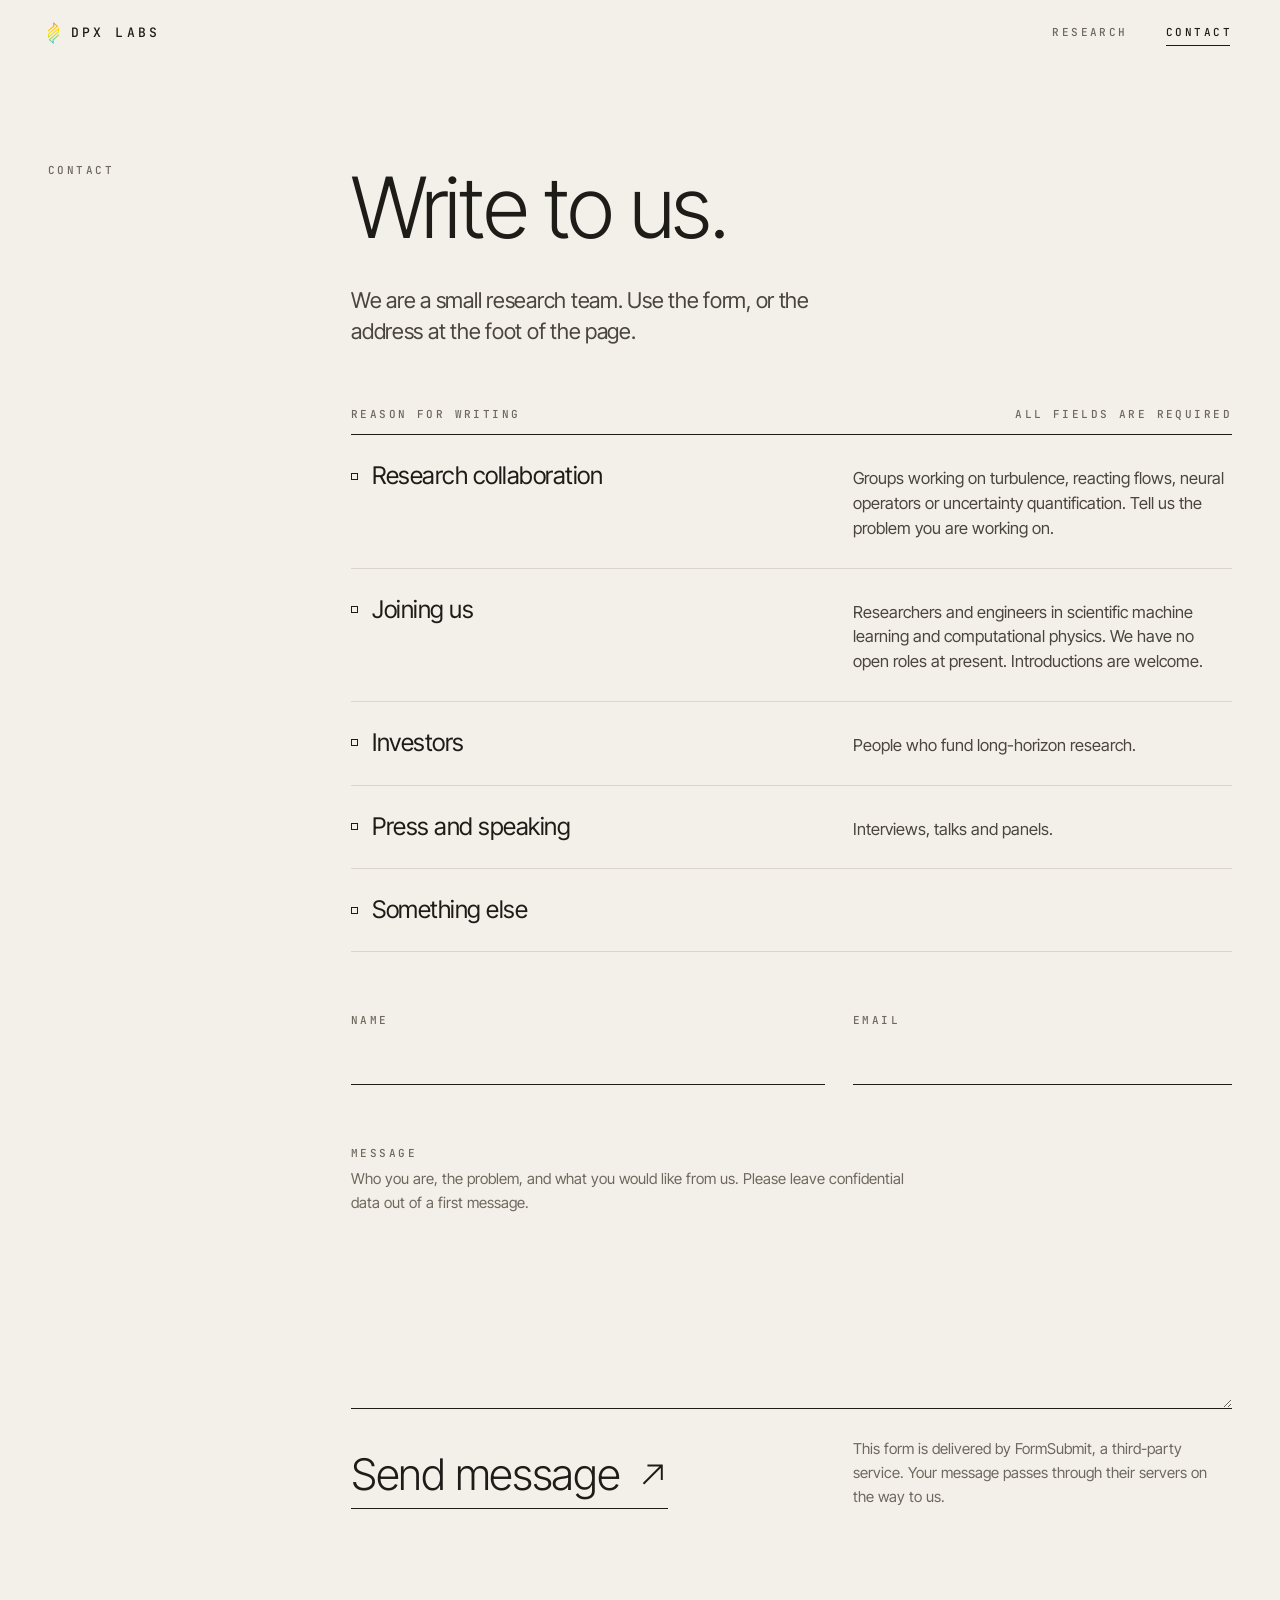
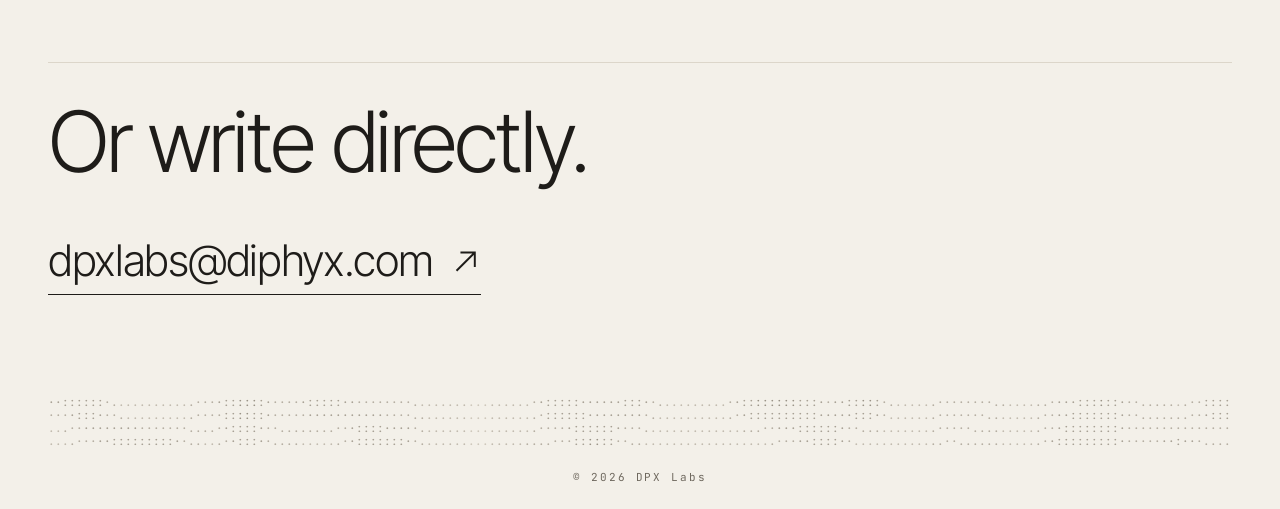
==== contact.html @ 4a2520b9 "Add Contact page with FormSubmit form New contact.html: reason-for-writing choices, name, email and " ====
<!doctype html>
<html lang="en">
<head>
  <meta charset="utf-8">
  <meta name="viewport" content="width=device-width, initial-scale=1">
  <title>Contact — DPX Labs</title>
  <meta name="description" content="Write to DPX Labs about research collaboration, joining the team, investment or press.">
  <meta name="theme-color" content="#F3F0E9">
  <meta property="og:title" content="Contact — DPX Labs">
  <meta property="og:description" content="Write to DPX Labs about research collaboration, joining the team, investment or press.">
  <meta property="og:type" content="website">
  <!-- TODO: add <link rel="canonical"> once the site's domain is settled (CNAME and PRODUCT.md disagree). -->
  <link rel="icon" href="assets/diphyx-mark.svg" type="image/svg+xml">
  <link rel="preconnect" href="https://fonts.googleapis.com">
  <link rel="preconnect" href="https://fonts.gstatic.com" crossorigin>
  <link href="https://fonts.googleapis.com/css2?family=Inter+Tight:wght@300;400;500&family=JetBrains+Mono:wght@400;500&display=swap" rel="stylesheet">
  <link rel="stylesheet" href="styles.css">
</head>
<body class="page-contact">
  <a class="skip" href="#contact-form">Skip to the form</a>

  <header class="site-header">
    <a class="brand" href="index.html" aria-label="DPX Labs, home">
      <img src="assets/diphyx-mark.svg" alt="" width="11" height="22">
      <span>DPX LABS</span>
    </a>
    <nav class="site-nav" aria-label="Primary">
      <a href="research.html">RESEARCH</a>
      <a href="contact.html" data-page aria-current="page">CONTACT</a>
    </nav>
  </header>

  <main>
    <section class="spread spread--intro" id="top" aria-labelledby="contact-page-h">
      <div class="rail"><span class="label">Contact</span></div>
      <div class="col">
        <h1 id="contact-page-h" class="display">Write to us.</h1>
        <p class="lede">We are a small research team. Use the form, or the address at the foot of the page.</p>

        <div class="form-wrap">
          <!-- Sent state. Without script it is shown by the #sent fragment that FormSubmit redirects to;
               with script, js/contact-form.js shows it after a successful send. -->
          <div class="sent" id="sent" role="status" tabindex="-1">
            <p class="status"><i aria-hidden="true"></i>Message sent</p>
            <p class="lede">Thank you. Your message is on its way to us.</p>
          </div>

          <!-- FormSubmit (formsubmit.co). The first submission sends an activation email to the inbox below;
               nothing is delivered until its link is clicked. After activation the address in `action`
               can be replaced by the alias FormSubmit sends. Change the address here and in the strip below. -->
          <form class="form" id="contact-form" action="https://formsubmit.co/dpxlabs@diphyx.com" method="POST">
            <!-- `_next` must be an absolute URL. js/contact-form.js rewrites it to the page's own address;
                 the value below is used only when scripts are off. TODO: set it to the site's real domain. -->
            <input type="hidden" name="_next" value="https://dpx.diphyx.com/contact.html#sent">
            <input type="hidden" name="_captcha" value="false">
            <input type="hidden" name="_template" value="table">
            <div class="hp" hidden aria-hidden="true">
              <label for="f-honey">Leave this field empty</label>
              <input type="text" id="f-honey" name="_honey" tabindex="-1" autocomplete="off">
            </div>

            <div class="form-head">
              <p class="minor" id="reason-label">Reason for writing</p>
              <p class="minor">All fields are required</p>
            </div>
            <!-- The chosen reason is sent as the email subject. -->
            <div class="choices" id="f-reason" role="radiogroup" aria-labelledby="reason-label" aria-required="true" aria-describedby="err-reason">
              <label class="choice">
                <input type="radio" name="_subject" value="Research collaboration" required>
                <span class="choice-name">Research collaboration</span>
                <span class="choice-desc">Groups working on turbulence, reacting flows, neural operators or uncertainty quantification. Tell us the problem you are working on.</span>
              </label>
              <label class="choice">
                <input type="radio" name="_subject" value="Introduction">
                <span class="choice-name">Joining us</span>
                <span class="choice-desc">Researchers and engineers in scientific machine learning and computational physics. We have no open roles at present. Introductions are welcome.</span>
              </label>
              <label class="choice">
                <input type="radio" name="_subject" value="Investor enquiry">
                <span class="choice-name">Investors</span>
                <span class="choice-desc">People who fund long-horizon research.</span>
              </label>
              <label class="choice">
                <input type="radio" name="_subject" value="Press or speaking request">
                <span class="choice-name">Press and speaking</span>
                <span class="choice-desc">Interviews, talks and panels.</span>
              </label>
              <label class="choice">
                <input type="radio" name="_subject" value="General enquiry">
                <span class="choice-name">Something else</span>
              </label>
            </div>
            <p class="field-error" id="err-reason"></p>

            <div class="field-row">
              <div class="field">
                <label class="minor" for="f-name">Name</label>
                <input type="text" id="f-name" name="name" autocomplete="name" required aria-describedby="err-name">
                <p class="field-error" id="err-name"></p>
              </div>
              <div class="field">
                <label class="minor" for="f-email">Email</label>
                <input type="email" id="f-email" name="email" autocomplete="email" inputmode="email" spellcheck="false" required aria-describedby="err-email">
                <p class="field-error" id="err-email"></p>
              </div>
            </div>

            <div class="field field--message">
              <label class="minor" for="f-message">Message</label>
              <p class="field-hint" id="hint-message">Who you are, the problem, and what you would like from us. Please leave confidential data out of a first message.</p>
              <textarea id="f-message" name="message" rows="6" required aria-describedby="hint-message err-message"></textarea>
              <p class="field-error" id="err-message"></p>
            </div>

            <p class="form-status" id="form-status" role="status"></p>

            <div class="send-row">
              <button class="send" type="submit">
                <span>Send message</span>
                <svg viewBox="0 0 24 24" width="24" height="24" aria-hidden="true"><path d="M5 19 19 5M8 5h11v11" fill="none" stroke="currentColor" stroke-width="1.5"/></svg>
              </button>
              <p class="form-privacy">This form is delivered by FormSubmit, a third-party service. Your message passes through their servers on the way to us.</p>
            </div>
          </form>
        </div>
      </div>
    </section>

    <section class="spread spread--contact" id="contact" aria-labelledby="contact-h">
      <div class="col">
        <h2 id="contact-h" class="display">Or write directly.</h2>
        <a class="mail" href="mailto:dpxlabs@diphyx.com">
          <span>dpxlabs@diphyx.com</span>
          <svg viewBox="0 0 24 24" width="24" height="24" aria-hidden="true"><path d="M5 19 19 5M8 5h11v11" fill="none" stroke="currentColor" stroke-width="1.5"/></svg>
        </a>
      </div>
    </section>

    <canvas class="band" data-field="calm" data-font="11" aria-hidden="true"></canvas>
  </main>

  <footer class="site-footer">© 2026 DPX Labs</footer>

  <script src="js/core.js"></script>
  <script src="js/ascii-renderer.js"></script>
  <script src="js/micro-field.js"></script>
  <script src="js/site.js"></script>
  <script src="js/contact-form.js"></script>
  <script>
    (function () {
      var family = '"JetBrains Mono", ui-monospace, "SF Mono", Menlo, monospace';
      var boot = function () { DPX.initMicroFields({ fontFamily: family }); };
      var fontReady = document.fonts && document.fonts.load ? document.fonts.load('12px "JetBrains Mono"') : Promise.resolve();
      Promise.race([fontReady, new Promise(function (r) { setTimeout(r, 1200); })]).then(boot, boot);
    })();
  </script>
</body>
</html>
---- styles.css ----
:root {
  --bg: #F3F0E9;
  --ink: #1E1C19;
  --ink-2: #4A453E;
  --muted: #6E685E;
  --rule: #DCD6CA;
  --mono: "JetBrains Mono", ui-monospace, "SF Mono", Menlo, monospace;
  --sans: "Inter Tight", ui-sans-serif, system-ui, -apple-system, "Helvetica Neue", sans-serif;
  --gutter: clamp(16px, 4vw, 48px);
  --page: 1360px;
  --gap: clamp(16px, 2.2vw, 32px);
  --section: clamp(112px, 17vh, 208px);
  --header-h: 66px;
  --ease: cubic-bezier(0.16, 1, 0.3, 1);
  --block: clamp(48px, 7vh, 80px);
  --index-h: 46px;
  --odt-field-h: clamp(180px, 20vw, 280px);
  --odt-strip-h: 132px;
}

* { box-sizing: border-box; }

html, body { margin: 0; background: var(--bg); color: var(--ink); }
html { scrollbar-color: var(--rule) var(--bg); scroll-padding-top: var(--header-h); }
@media (prefers-reduced-motion: no-preference) {
  html { scroll-behavior: smooth; }
}

body {
  font-family: var(--sans);
  min-height: 100vh;
  min-height: 100svh;
  display: flex;
  flex-direction: column;
  -webkit-font-smoothing: antialiased;
  text-rendering: optimizeLegibility;
}

::selection { background: var(--ink); color: var(--bg); }

a { color: inherit; text-underline-offset: 0.22em; text-decoration-thickness: 1px; }
:focus-visible { outline: 1px solid var(--ink); outline-offset: 4px; }

.skip {
  position: absolute;
  left: var(--gutter);
  top: -100px;
  z-index: 20;
  padding: 10px 14px;
  background: var(--ink);
  color: var(--bg);
  font: 500 11px/1 var(--mono);
  letter-spacing: 0.18em;
  text-transform: uppercase;
  text-decoration: none;
}
.skip:focus { top: 12px; }

/* ---------------------------------------------------------------- header */

.site-header {
  position: sticky;
  top: 0;
  z-index: 10;
  display: flex;
  align-items: center;
  justify-content: space-between;
  gap: 24px;
  height: var(--header-h);
  padding: 0 var(--gutter);
  background: var(--bg);
  border-bottom: 1px solid transparent;
  transition: border-color 0.4s ease;
}
.site-header.is-scrolled { border-bottom-color: var(--rule); }

.brand {
  display: inline-flex;
  align-items: center;
  gap: 12px;
  color: var(--ink);
  text-decoration: none;
  font: 500 13px/1 var(--mono);
  letter-spacing: 0.24em;
}
.brand img { height: 22px; width: auto; display: block; }

.site-nav { display: flex; gap: clamp(18px, 3vw, 40px); }
.site-nav a {
  position: relative;
  padding: 10px 0;
  font: 500 11px/1 var(--mono);
  letter-spacing: 0.22em;
  color: var(--muted);
  text-decoration: none;
  transition: color 0.3s ease;
}
.site-nav a::after {
  content: "";
  position: absolute;
  left: 0;
  right: 0.22em;
  bottom: 2px;
  height: 1px;
  background: var(--ink);
  transform: scaleX(0);
  transform-origin: left;
  transition: transform 0.5s var(--ease);
}
.site-nav a:hover,
.site-nav a[aria-current] { color: var(--ink); }
.site-nav a[aria-current]::after { transform: scaleX(1); }

/* ------------------------------------------------------------------ hero */

main { flex: 1; display: block; }

.hero {
  width: 100%;
  max-width: var(--page);
  min-height: calc(100svh - var(--header-h));
  margin: 0 auto;
  padding: 0 var(--gutter);
  display: flex;
  flex-direction: column;
}

.intro {
  text-align: center;
  padding: clamp(4px, 2.4vh, 28px) 0 clamp(10px, 2.6vh, 30px);
}

h1 {
  margin: 0;
  font-weight: 400;
  font-size: clamp(28px, 4.1vw, 56px);
  line-height: 1.06;
  letter-spacing: -0.028em;
  text-wrap: balance;
}

.intro .subtitle {
  margin: clamp(10px, 1.6vh, 18px) auto 0;
  max-width: 46ch;
  font-size: clamp(15px, 1.3vw, 19px);
  line-height: 1.4;
  letter-spacing: -0.008em;
  color: var(--ink-2);
  text-wrap: balance;
}

.matrix {
  position: relative;
  height: clamp(320px, 60vh, 780px);
  height: clamp(320px, 60svh, 780px);
}
.matrix canvas {
  display: block;
  width: 100%;
  height: 100%;
  touch-action: pan-y;
  cursor: crosshair;
}

.scene-nav {
  display: flex;
  justify-content: center;
  flex-wrap: wrap;
  gap: 6px clamp(18px, 4.5vw, 64px);
  padding: 14px 0 6px;
}
.scene-nav button {
  position: relative;
  appearance: none;
  background: none;
  border: 0;
  padding: 10px 2px 12px;
  font: 500 11px/1 var(--mono);
  letter-spacing: 0.22em;
  white-space: nowrap;
  color: var(--muted);
  cursor: pointer;
  transition: color 0.3s ease;
}
.scene-nav button:hover,
.scene-nav button[aria-pressed="true"] { color: var(--ink); }
.scene-nav button:focus-visible { outline: 1px solid var(--ink); outline-offset: 4px; }

.bar {
  position: absolute;
  left: 2px;
  right: calc(2px + 0.22em);
  bottom: 2px;
  height: 1px;
  background: transparent;
}
.bar i {
  display: block;
  height: 100%;
  background: var(--ink);
  transform: scaleX(var(--p, 0));
  transform-origin: left;
}
button[aria-pressed="true"] .bar { background: var(--rule); }

/* --------------------------------------------------------------- spreads */

.spread {
  display: grid;
  grid-template-columns: repeat(12, minmax(0, 1fr));
  column-gap: var(--gap);
  max-width: var(--page);
  margin: 0 auto;
  padding: var(--section) var(--gutter) 0;
  width: 100%;
}
.spread > .col { grid-column: 4 / -1; min-width: 0; }

.spread + .spread .rail,
.spread + .spread .col { border-top: 1px solid var(--rule); padding-top: clamp(28px, 4vh, 44px); }
.spread--vision { padding-top: calc(var(--section) * 1.15); }

.rail {
  grid-column: 1 / 4;
  margin: 0;
  display: flex;
  flex-direction: column;
  gap: 10px;
  align-self: start;
  font: 500 11px/1 var(--mono);
  letter-spacing: 0.22em;
  text-transform: uppercase;
  color: var(--muted);
}
.rail .idx { color: var(--ink); }

.display {
  margin: 0;
  font-weight: 300;
  font-size: clamp(40px, 6.6vw, 96px);
  line-height: 1.0;
  letter-spacing: -0.04em;
  text-wrap: balance;
}
.display .turn { color: var(--muted); }

.title {
  margin: 0;
  max-width: 16ch;
  font-weight: 300;
  font-size: clamp(34px, 4.6vw, 64px);
  line-height: 1.04;
  letter-spacing: -0.035em;
  text-wrap: balance;
}

.lede {
  margin: clamp(28px, 4vh, 44px) 0 0;
  max-width: 34ch;
  font-size: clamp(19px, 1.7vw, 24px);
  line-height: 1.4;
  letter-spacing: -0.012em;
  color: var(--ink-2);
  text-wrap: pretty;
}
.spread--vision .lede { margin-left: auto; margin-right: 6%; }

.minor {
  margin: 0;
  font: 500 11px/1 var(--mono);
  letter-spacing: 0.22em;
  text-transform: uppercase;
  color: var(--muted);
}

/* ------------------------------------------------------------ directions */

.directions {
  list-style: none;
  margin: clamp(48px, 7vh, 80px) 0 0;
  padding: 0;
  display: grid;
  grid-template-columns: repeat(2, minmax(0, 1fr));
  gap: clamp(48px, 7vh, 72px) var(--gap);
}
.directions li { border-top: 1px solid var(--ink); padding-top: 18px; }
.directions h3 {
  margin: 22px 0 0;
  font-weight: 400;
  font-size: clamp(22px, 1.9vw, 27px);
  line-height: 1.15;
  letter-spacing: -0.02em;
}
.directions p {
  margin: 8px 0 0;
  max-width: 30ch;
  font-size: 16.5px;
  line-height: 1.5;
  color: var(--ink-2);
}

.micro {
  display: block;
  width: 100%;
  height: clamp(104px, 11vw, 136px);
}

/* -------------------------------------------------------------- research */

.status {
  display: inline-flex;
  align-items: center;
  gap: 10px;
  margin: 18px 0 0;
  font: 500 11px/1 var(--mono);
  letter-spacing: 0.22em;
  text-transform: uppercase;
  color: var(--ink);
}
.status i {
  width: 7px;
  height: 7px;
  background: var(--ink);
}

#research .minor { margin-top: clamp(56px, 8vh, 88px); }

.topics {
  list-style: none;
  margin: 18px 0 0;
  padding: 0;
  border-top: 1px solid var(--ink);
}
.topics li {
  display: flex;
  align-items: baseline;
  justify-content: space-between;
  gap: 24px;
  padding: clamp(16px, 2.2vh, 22px) 0;
  border-bottom: 1px solid var(--rule);
  font-size: clamp(20px, 2vw, 28px);
  line-height: 1.2;
  letter-spacing: -0.02em;
}

.pubs .empty {
  margin: 18px 0 0;
  padding-top: 18px;
  border-top: 1px solid var(--rule);
  max-width: 52ch;
  font-size: 16.5px;
  line-height: 1.5;
  color: var(--muted);
}
.pub-list { list-style: none; margin: 18px 0 0; padding: 0; border-top: 1px solid var(--ink); }
.pub-list li {
  display: grid;
  grid-template-columns: 9ch 1fr auto;
  gap: 24px;
  align-items: baseline;
  padding: 18px 0;
  border-bottom: 1px solid var(--rule);
}
.pub-list time, .pub-kind { font: 400 11px/1 var(--mono); letter-spacing: 0.18em; text-transform: uppercase; color: var(--muted); }
.pub-list a { font-size: 20px; letter-spacing: -0.015em; text-decoration: none; }
.pub-list a:hover { text-decoration: underline; }

/* ----------------------------------------------------------------- about */

.prose {
  margin-top: clamp(28px, 4vh, 44px);
  display: grid;
  grid-template-columns: repeat(2, minmax(0, 1fr));
  gap: var(--gap);
}
.prose p {
  margin: 0;
  max-width: 36ch;
  font-size: clamp(18px, 1.45vw, 21px);
  line-height: 1.5;
  letter-spacing: -0.01em;
  color: var(--ink-2);
  text-wrap: pretty;
}
.prose p:first-child { color: var(--ink); }

/* --------------------------------------------------------------- contact */

.spread--contact { padding-bottom: clamp(72px, 11vh, 128px); }
.spread--contact .col { grid-column: 1 / -1; border-top: 1px solid var(--rule); }
.spread--contact .display { max-width: 13ch; }

.mail {
  display: inline-flex;
  align-items: center;
  gap: 0.4em;
  margin-top: clamp(40px, 6vh, 64px);
  padding-bottom: 10px;
  font-weight: 300;
  font-size: clamp(26px, 3.4vw, 46px);
  letter-spacing: -0.03em;
  line-height: 1.1;
  text-decoration: none;
  background: linear-gradient(var(--ink), var(--ink)) left bottom / 100% 1px no-repeat;
  transition: background-size 0.6s var(--ease);
}
.mail svg { width: 0.72em; height: 0.72em; transition: transform 0.6s var(--ease); }
.mail:hover { background-size: 0% 1px; background-position: right bottom; }
.mail:hover svg { transform: translate(0.12em, -0.12em); }

.band {
  display: block;
  width: min(calc(var(--page) - 2 * var(--gutter)), calc(100% - 2 * var(--gutter)));
  height: 56px;
  margin: 0 auto;
}

/* ---------------------------------------------------------------- footer */

.site-footer {
  text-align: center;
  padding: 22px var(--gutter) 26px;
  font: 400 11px/1 var(--mono);
  letter-spacing: 0.18em;
  color: var(--muted);
}


/* ========================================================= research page */

html:has(.page-index) { scroll-padding-top: calc(var(--header-h) + var(--index-h)); }

.sr {
  position: absolute; width: 1px; height: 1px; overflow: hidden;
  clip: rect(0 0 0 0); white-space: nowrap;
}

/* ------------------------------------------------------------ intro */

.spread--intro { padding-top: clamp(64px, 11vh, 132px); }
.spread--intro .lede { max-width: 38ch; }
.spread--intro .lede .turn { color: var(--muted); }
.spread--intro .prose { margin-top: var(--block); }
.facts {
  margin: var(--block) 0 0;
  padding-top: 18px;
  border-top: 1px solid var(--rule);
  font: 500 11px/1.8 var(--mono);
  letter-spacing: 0.18em;
  text-transform: uppercase;
  color: var(--muted);
}

/* ------------------------------------------------------- page index */

.page-index {
  position: sticky;
  top: var(--header-h);
  z-index: 9;
  margin-top: calc(var(--section) * 0.6);
  background: var(--bg);
  border-top: 1px solid var(--rule);
  border-bottom: 1px solid var(--rule);
}
.page-index__row {
  display: flex;
  gap: clamp(18px, 3.4vw, 48px);
  max-width: var(--page);
  height: var(--index-h);
  margin: 0 auto;
  padding: 0 var(--gutter);
  align-items: center;
  overflow-x: auto;
  scrollbar-width: none;
}
.page-index__row::-webkit-scrollbar { display: none; }
.page-index a {
  position: relative;
  flex: none;
  padding: 10px 2px 12px;
  font: 500 11px/1 var(--mono);
  letter-spacing: 0.22em;
  text-transform: uppercase;
  white-space: nowrap;
  text-decoration: none;
  color: var(--muted);
  transition: color 0.3s ease;
}
.page-index a .n { margin-right: 10px; }
.page-index a:hover,
.page-index a[aria-current] { color: var(--ink); }
.page-index a[aria-current] .bar { background: var(--rule); }

.page-index + .spread .rail,
.page-index + .spread .col { border-top: 1px solid var(--rule); padding-top: clamp(28px, 4vh, 44px); }
.page-index + .spread { padding-top: calc(var(--section) * 0.7); }

/* --------------------------------------------------------- more link */

.more-link {
  display: inline-flex;
  align-items: center;
  gap: 8px;
  padding-bottom: 5px;
  font: 500 11px/1 var(--mono);
  letter-spacing: 0.2em;
  text-transform: uppercase;
  text-decoration: none;
  color: var(--ink);
  white-space: nowrap;
  background: linear-gradient(var(--ink), var(--ink)) left bottom / 100% 1px no-repeat;
  transition: background-size 0.6s var(--ease);
}
.more-link svg { width: 10px; height: 10px; flex: none; transition: transform 0.6s var(--ease); }
.more-link--down svg { transform: rotate(135deg); }
.more-link:hover { background-size: 0% 1px; background-position: right bottom; }
.more-link:hover svg { transform: translate(2px, -2px); }
.more-link--down:hover svg { transform: rotate(135deg) translate(2px, -2px); }
.teaser-more { margin: 28px 0 0; }

/* ------------------------------------------------------------ ODT */

.prose strong, .arch-notes strong { font-weight: 500; color: var(--ink); }
#odt .prose { margin-top: var(--block); }
#odt .prose p:first-child { color: var(--ink-2); }

.note {
  margin: 36px 0 0;
  max-width: 62ch;
  font-size: 15px;
  line-height: 1.6;
  color: var(--muted);
}
.note .more-link { margin-left: 10px; }

.field-figure {
  grid-column: 1 / -1;
  display: grid;
  grid-template-columns: subgrid;
  margin: var(--block) 0 0;
}
.ff-labels { grid-column: 1 / 4; position: relative; }
.ff-l {
  position: absolute;
  left: 0;
  top: var(--odt-top, 0px);
  font: 500 11px/1.3 var(--mono);
  letter-spacing: 0.2em;
  text-transform: uppercase;
  color: var(--muted);
}
.ff-l--line { top: var(--odt-line, 45%); transform: translateY(-50%); color: var(--ink); }
.ff-l--line b { font-weight: 400; margin-left: 6px; }
.ff-l--strip { top: var(--odt-strip, 70%); color: var(--ink); }
.ff-l small {
  display: block;
  margin-top: 8px;
  font-size: 11px;
  letter-spacing: 0.14em;
  color: var(--muted);
}
.field-figure canvas {
  grid-column: 4 / -1;
  display: block;
  width: 100%;
  height: calc(var(--odt-field-h) + var(--odt-strip-h));
}
.field-figure figcaption {
  grid-column: 1 / -1;
  display: grid;
  grid-template-columns: subgrid;
  margin-top: 22px;
  padding-top: 16px;
  border-top: 1px solid var(--rule);
}
.field-figure .fig {
  grid-column: 1 / 4;
  font: 500 11px/1.6 var(--mono);
  letter-spacing: 0.18em;
  text-transform: uppercase;
  color: var(--muted);
}
.field-figure .cap {
  grid-column: 4 / -1;
  max-width: 64ch;
  font-size: 15px;
  line-height: 1.45;
  color: var(--ink-2);
}

/* ---------------------------------------------------------- areas */

.areas {
  list-style: none;
  margin: var(--block) 0 0;
  padding: 0;
  border-top: 1px solid var(--ink);
}
.areas li {
  display: grid;
  grid-template-columns: 5fr 4fr;
  gap: var(--gap);
  align-items: baseline;
  padding: clamp(20px, 3vh, 30px) 0;
  border-bottom: 1px solid var(--rule);
}
.areas h3 {
  margin: 0;
  font-weight: 400;
  font-size: clamp(22px, 1.9vw, 27px);
  line-height: 1.15;
  letter-spacing: -0.02em;
}
.areas p { margin: 0; max-width: 40ch; font-size: 16.5px; line-height: 1.5; color: var(--ink-2); }

/* ------------------------------------------------------ how we build */

.arch { position: relative; margin-top: var(--block); }
.arch-conduit { position: absolute; inset: 0; width: 100%; height: 100%; display: block; z-index: 0; }
.arch-stages {
  position: relative;
  z-index: 1;
  list-style: none;
  margin: 0;
  padding: 0;
  display: grid;
  grid-template-columns: repeat(5, minmax(0, 1fr));
  gap: var(--gap);
}
.arch-stage { display: flex; flex-direction: column; min-width: 0; }
.arch-name {
  font: 500 11px/1.3 var(--mono);
  letter-spacing: 0.2em;
  text-transform: uppercase;
  color: var(--ink);
}
.mk {
  font: 400 11px/1 var(--mono);
  letter-spacing: 0.08em;
  color: var(--muted);
}
.arch-wire { display: block; height: 32px; }
.arch-desc { max-width: 18ch; font-size: 15px; line-height: 1.4; color: var(--ink-2); }
.arch-fallback { display: none; }
.arch-loop { height: 34px; }
.arch-loop-labels {
  position: relative;
  z-index: 1;
  display: grid;
  grid-template-columns: repeat(5, minmax(0, 1fr));
  gap: var(--gap);
  font: 500 11px/1.3 var(--mono);
  letter-spacing: 0.2em;
  text-transform: uppercase;
  color: var(--muted);
}
.arch-loop-labels .l-data { grid-column: 3; }
.arch-loop-labels .l-solver { grid-column: 4; }

.arch-notes {
  list-style: none;
  margin: var(--block) 0 0;
  padding: 0;
  display: grid;
  grid-template-columns: repeat(3, minmax(0, 1fr));
  gap: var(--gap);
}
.arch-notes li { border-top: 1px solid var(--ink); padding-top: 16px; }
.arch-notes p { margin: 12px 0 0; max-width: 32ch; font-size: 15.5px; line-height: 1.5; color: var(--ink-2); }

.oss { margin-top: var(--block); padding-top: 18px; border-top: 1px solid var(--rule); }
.oss p { margin: 0; font-size: 16.5px; line-height: 1.5; color: var(--ink-2); }
.oss .oss-names {
  margin-top: 12px;
  font: 500 11px/1.9 var(--mono);
  letter-spacing: 0.18em;
  text-transform: uppercase;
  color: var(--muted);
}

/* ------------------------------------------------------- principles */

.principles { margin: var(--block) 0 0; border-top: 1px solid var(--ink); }
.principles div {
  display: grid;
  grid-template-columns: 5fr 4fr;
  gap: var(--gap);
  align-items: baseline;
  padding: 16px 0;
  border-bottom: 1px solid var(--rule);
}
.principles dt { font-weight: 500; font-size: clamp(18px, 1.5vw, 20px); line-height: 1.3; letter-spacing: -0.01em; }
.principles dt::before { content: "— "; font: 400 0.8em/1 var(--mono); color: var(--muted); }
.principles dd { margin: 0; max-width: 40ch; font-size: 16px; line-height: 1.5; color: var(--ink-2); }

/* ---------------------------------------------------- publications */

#publications .minor { margin-top: var(--block); }
.pub-body { display: flex; flex-direction: column; gap: 6px; min-width: 0; }
.pub-title { font-size: 18px; line-height: 1.3; letter-spacing: -0.012em; text-wrap: pretty; }
.pub-title a { text-decoration: none; }
.pub-title a svg { width: 0.55em; height: 0.55em; margin-left: 0.3em; color: var(--muted); transition: color 0.3s ease; }
.pub-title a:hover { text-decoration: underline; }
.pub-title a:hover svg { color: var(--ink); }
.pub-meta { font-size: 15px; line-height: 1.4; color: var(--ink-2); }
.pub-meta b { font-weight: 500; color: var(--ink); }
.pub-list--lead .pub-title {
  font-size: clamp(22px, 1.9vw, 27px);
  line-height: 1.15;
  letter-spacing: -0.02em;
}
.pub-list--lead li { padding: 22px 0; }

/* ========================================================== contact page */

/* Small links in the closing strips: a 44px target without moving the underline. */
.teaser-more .more-link { position: relative; }
.teaser-more .more-link::after { content: ""; position: absolute; inset: -14px -8px; }

.form-wrap { margin-top: var(--block); }
.form .hp { display: none; }

.form-head { display: flex; justify-content: space-between; align-items: baseline; gap: 10px var(--gap); flex-wrap: wrap; }

/* Reason for writing: a radio group set as rows. The row is the label. */
.choices { margin-top: 14px; border-top: 1px solid var(--ink); }
.choice {
  position: relative;
  display: grid;
  grid-template-columns: 5fr 4fr;
  gap: var(--gap);
  align-items: baseline;
  padding: clamp(20px, 3vh, 30px) 0;
  border-bottom: 1px solid var(--rule);
  cursor: pointer;
}
.choice input { position: absolute; inset: 0; width: 100%; height: 100%; margin: 0; opacity: 0; cursor: pointer; }
.choice-name {
  display: flex;
  align-items: baseline;
  gap: 14px;
  font-size: clamp(22px, 1.9vw, 27px);
  line-height: 1.15;
  letter-spacing: -0.02em;
}
.choice-name::before {
  content: "";
  flex: none;
  position: relative;
  top: -0.2em;
  width: 7px;
  height: 7px;
  box-shadow: inset 0 0 0 1px var(--ink);
  transition: background-color 0.3s var(--ease);
}
@media (hover: hover) {
  .choice:hover .choice-name::before { background: var(--muted); }
}
.choice input:checked + .choice-name::before { background: var(--ink); }
.choice:has(input:focus-visible) { outline: 1px solid var(--ink); outline-offset: 4px; }
.choice-desc { max-width: 40ch; font-size: 16.5px; line-height: 1.5; color: var(--ink-2); }

/* Fields: no box, one ink rule as the writing line. */
.field-row { display: grid; grid-template-columns: 5fr 4fr; gap: var(--gap); margin-top: var(--block); }
.field { min-width: 0; }
.field--message { margin-top: var(--block); }
.field label { display: block; }
.field input,
.field textarea {
  display: block;
  width: 100%;
  margin: 14px 0 0;
  padding: 0 0 12px;
  border: 0;
  border-bottom: 1px solid var(--ink);
  border-radius: 0;
  background: transparent;
  color: var(--ink);
  font: 400 clamp(22px, 1.9vw, 27px)/1.3 var(--sans);
  letter-spacing: -0.02em;
  -webkit-appearance: none;
  appearance: none;
}
.field input { min-height: 44px; }
.field textarea {
  min-height: 9em;
  font-size: clamp(18px, 1.45vw, 21px);
  line-height: 1.5;
  letter-spacing: -0.01em;
  resize: vertical;
}
.field input:-webkit-autofill {
  -webkit-text-fill-color: var(--ink);
  box-shadow: 0 0 0 100px var(--bg) inset;
}
.field-hint { margin: 8px 0 0; max-width: 62ch; font-size: 15px; line-height: 1.6; color: var(--muted); }

.field-error,
.form-status { margin: 10px 0 0; max-width: 62ch; font-size: 15px; line-height: 1.4; color: var(--ink); }
.field-error::before,
.form-status::before { content: "↳ "; font: 400 0.9em/1 var(--mono); }
.field-error:empty,
.form-status:empty { display: none; }
.form-status { margin-top: var(--block); }

.send-row { display: grid; grid-template-columns: 5fr 4fr; gap: var(--gap); align-items: end; margin-top: var(--block); }
.form-status + .send-row { margin-top: 28px; }
.send {
  justify-self: start;
  display: inline-flex;
  align-items: center;
  gap: 0.4em;
  margin: 0;
  padding: 8px 0 10px;
  border: 0;
  border-radius: 0;
  background: linear-gradient(var(--ink), var(--ink)) left bottom / 100% 1px no-repeat;
  color: var(--ink);
  font: 300 clamp(26px, 3.4vw, 46px)/1.1 var(--sans);
  letter-spacing: -0.03em;
  cursor: pointer;
  -webkit-appearance: none;
  appearance: none;
  transition: background-size 0.6s var(--ease);
}
.send svg { width: 0.72em; height: 0.72em; transition: transform 0.6s var(--ease); }
.send:hover { background-size: 0% 1px; background-position: right bottom; }
.send:hover svg { transform: translate(0.12em, -0.12em); }
.send[aria-disabled="true"] { cursor: default; background-size: 100% 1px; background-position: left bottom; }
.send[aria-disabled="true"] svg { transform: none; }
.form-privacy { margin: 0; max-width: 40ch; font-size: 15px; line-height: 1.6; color: var(--muted); }

/* Sent: shown by the #sent fragment (no script) or by .is-sent (script). It takes the form's place. */
.sent { display: none; outline: 0; }
.sent .status { margin: 0; }
.sent:target,
.is-sent .sent { display: block; }
.sent:target ~ .form,
.is-sent .form { display: none; }

/* ------------------------------------------------------------ responsive */

@media (max-width: 900px) {
  .spread > .col, .rail { grid-column: 1 / -1; }
  .rail { flex-direction: row; align-items: center; justify-content: flex-end; gap: 14px; margin-bottom: 32px; }
  .rail .label { display: none; }
  .rail .status { order: -1; margin: 0 auto 0 0; }
  .spread + .spread .col { border-top: 0; padding-top: 0; }
  .spread + .spread .rail { padding-top: 22px; }
  .spread--contact .col { border-top: 1px solid var(--rule); padding-top: 28px; }
  .spread--vision .lede { margin-left: 0; }
  .page-index + .spread .col { border-top: 0; padding-top: 0; }
  .page-index + .spread .rail { padding-top: 22px; }
  .spread--intro .rail .label { display: inline; margin-right: auto; }
  .spread--intro .rail .status { order: 0; margin: 0; }
  .ff-labels {
    grid-column: 1 / -1;
    display: flex;
    flex-wrap: wrap;
    gap: 8px 28px;
    margin-bottom: 14px;
  }
  .ff-l, .ff-l--line, .ff-l--strip { position: static; transform: none; }
  .ff-l small { display: inline; margin: 0 0 0 10px; }
  .field-figure canvas { grid-column: 1 / -1; }
  .field-figure figcaption { display: block; }
  .field-figure .fig { display: block; margin-bottom: 8px; }
}

@media (max-width: 640px) {
  .matrix { height: clamp(260px, 42svh, 400px); }
  .directions, .prose { grid-template-columns: 1fr; }
  :root { --odt-field-h: clamp(140px, 40vw, 180px); }
  .areas li, .principles div { grid-template-columns: 1fr; gap: 8px; }
  .choice { grid-template-columns: 1fr; gap: 8px; }
  .choice-desc { padding-left: 21px; }
  .field-row { grid-template-columns: 1fr; gap: var(--block); }
  .send-row { grid-template-columns: 1fr; gap: 28px; }
  .arch-stages { display: block; padding-left: 60px; }
  .arch-stage { padding-bottom: 26px; }
  .arch-wire, .arch-loop, .arch-loop-labels { display: none; }
  .arch-name { margin-bottom: 6px; }
  .arch-desc { max-width: none; }
  .arch-conduit { right: auto; width: 52px; }
  .arch-fallback {
    display: block;
    margin-top: 10px;
    font-size: 14px;
    line-height: 1.5;
    color: var(--muted);
  }
  .arch-notes { grid-template-columns: 1fr; }
  .pub-list li { grid-template-columns: auto 1fr; gap: 10px 16px; }
  .pub-list li .pub-body { grid-column: 1 / -1; grid-row: 2; }
  .pub-list li .pub-kind { justify-self: end; }
  .note .more-link { margin: 12px 0 0; }
  .ff-l small { display: none; }
  .site-nav { gap: 16px; }
  .site-nav a { letter-spacing: 0.12em; }
  .brand { font-size: 12px; letter-spacing: 0.2em; gap: 10px; }
}

@media (max-width: 560px) {
  .scene-nav button { letter-spacing: 0.14em; }
}

@media (max-width: 400px) {
  .site-nav { gap: 12px; }
  .site-nav a { letter-spacing: 0.08em; }
  .brand span { letter-spacing: 0.14em; }
}
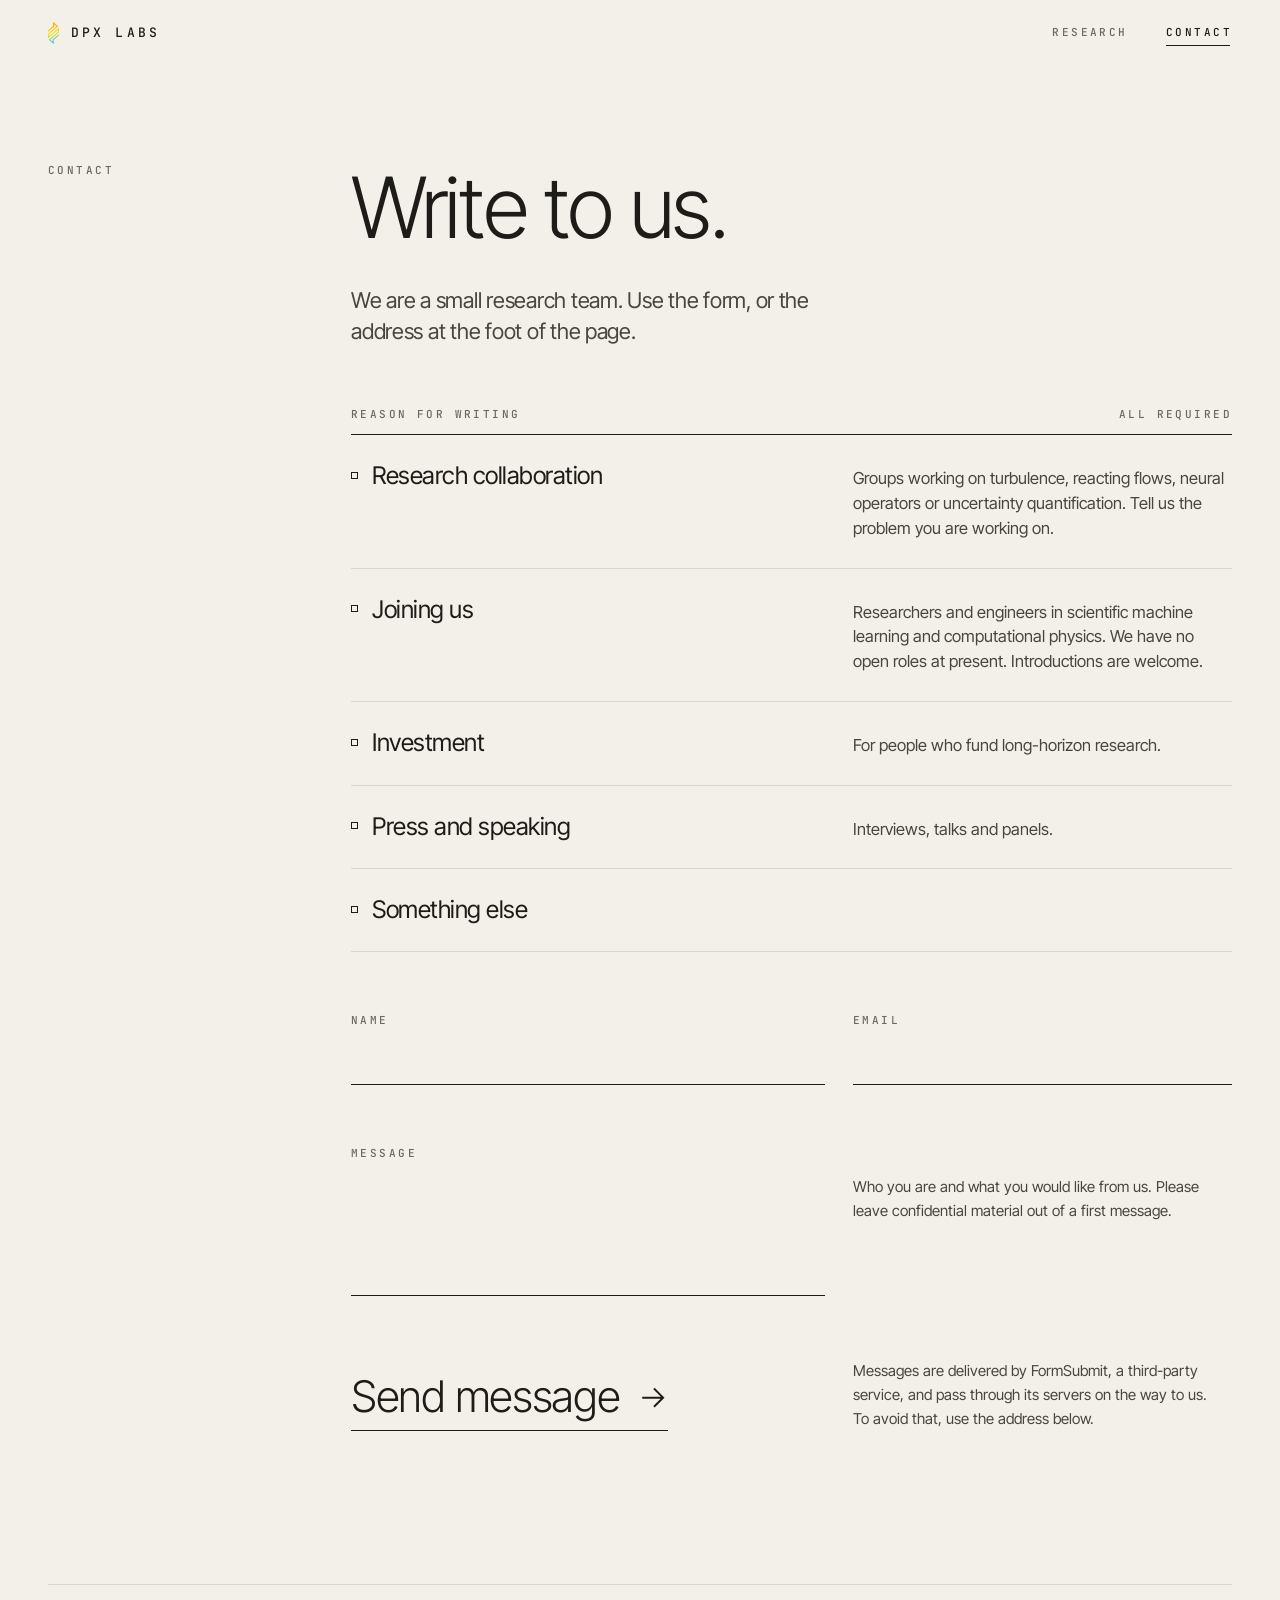
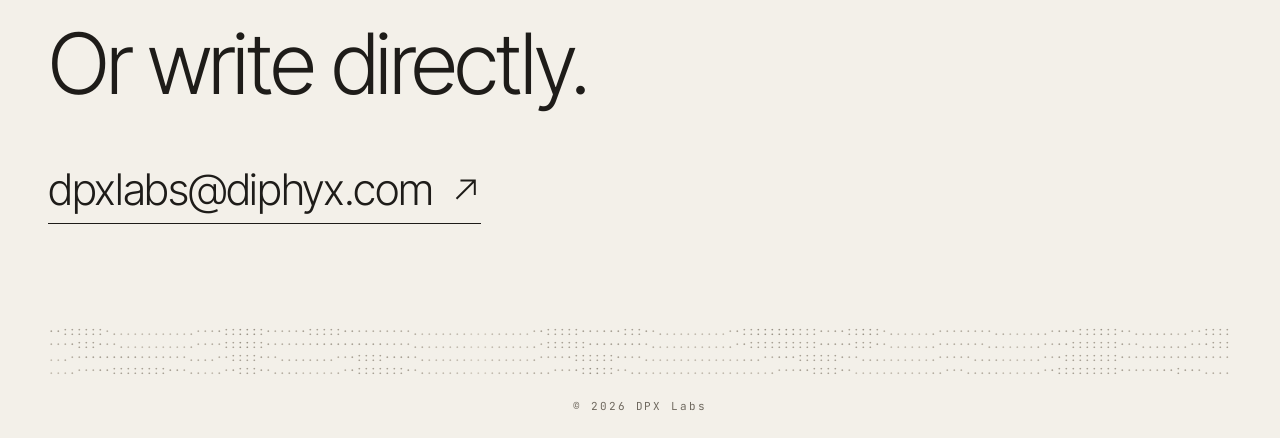
==== commit 32221383: "Refine Contact page after UI/UX review - Show the reason error under the group label and scroll the " ====
--- a/contact.html
+++ b/contact.html
@@ -17,7 +17,7 @@
   <link rel="stylesheet" href="styles.css">
 </head>
 <body class="page-contact">
-  <a class="skip" href="#contact-form">Skip to the form</a>
+  <a class="skip" href="#write">Skip to the form</a>
 
   <header class="site-header">
     <a class="brand" href="index.html" aria-label="DPX Labs, home">
@@ -37,12 +37,13 @@
         <h1 id="contact-page-h" class="display">Write to us.</h1>
         <p class="lede">We are a small research team. Use the form, or the address at the foot of the page.</p>
 
-        <div class="form-wrap">
+        <div class="form-wrap" id="write">
           <!-- Sent state. Without script it is shown by the #sent fragment that FormSubmit redirects to;
                with script, js/contact-form.js shows it after a successful send. -->
           <div class="sent" id="sent" role="status" tabindex="-1">
             <p class="status"><i aria-hidden="true"></i>Message sent</p>
             <p class="lede">Thank you. Your message is on its way to us.</p>
+            <p class="teaser-more"><a class="more-link" id="write-again" href="contact.html">Write another message<svg viewBox="0 0 24 24" aria-hidden="true"><path d="M5 19 19 5M8 5h11v11" fill="none" stroke="currentColor" stroke-width="1.5"/></svg></a></p>
           </div>
 
           <!-- FormSubmit (formsubmit.co). The first submission sends an activation email to the inbox below;
@@ -61,36 +62,36 @@
 
             <div class="form-head">
               <p class="minor" id="reason-label">Reason for writing</p>
-              <p class="minor">All fields are required</p>
+              <p class="minor">All required</p>
             </div>
+            <p class="field-error" id="err-reason"></p>
             <!-- The chosen reason is sent as the email subject. -->
-            <div class="choices" id="f-reason" role="radiogroup" aria-labelledby="reason-label" aria-required="true" aria-describedby="err-reason">
+            <div class="choices" id="f-reason" role="radiogroup" aria-labelledby="reason-label" aria-required="true">
               <label class="choice">
-                <input type="radio" name="_subject" value="Research collaboration" required>
-                <span class="choice-name">Research collaboration</span>
-                <span class="choice-desc">Groups working on turbulence, reacting flows, neural operators or uncertainty quantification. Tell us the problem you are working on.</span>
+                <input type="radio" name="_subject" value="Research collaboration" required aria-labelledby="n-collab" aria-describedby="d-collab err-reason">
+                <span class="choice-name" id="n-collab">Research collaboration</span>
+                <span class="choice-desc" id="d-collab">Groups working on turbulence, reacting flows, neural operators or uncertainty quantification. Tell us the problem you are working on.</span>
               </label>
               <label class="choice">
-                <input type="radio" name="_subject" value="Introduction">
-                <span class="choice-name">Joining us</span>
-                <span class="choice-desc">Researchers and engineers in scientific machine learning and computational physics. We have no open roles at present. Introductions are welcome.</span>
+                <input type="radio" name="_subject" value="Introduction" aria-labelledby="n-join" aria-describedby="d-join err-reason">
+                <span class="choice-name" id="n-join">Joining us</span>
+                <span class="choice-desc" id="d-join">Researchers and engineers in scientific machine learning and computational physics. We have no open roles at present. Introductions are welcome.</span>
               </label>
               <label class="choice">
-                <input type="radio" name="_subject" value="Investor enquiry">
-                <span class="choice-name">Investors</span>
-                <span class="choice-desc">People who fund long-horizon research.</span>
+                <input type="radio" name="_subject" value="Investor enquiry" aria-labelledby="n-invest" aria-describedby="d-invest err-reason">
+                <span class="choice-name" id="n-invest">Investment</span>
+                <span class="choice-desc" id="d-invest">For people who fund long-horizon research.</span>
               </label>
               <label class="choice">
-                <input type="radio" name="_subject" value="Press or speaking request">
-                <span class="choice-name">Press and speaking</span>
-                <span class="choice-desc">Interviews, talks and panels.</span>
+                <input type="radio" name="_subject" value="Press or speaking request" aria-labelledby="n-press" aria-describedby="d-press err-reason">
+                <span class="choice-name" id="n-press">Press and speaking</span>
+                <span class="choice-desc" id="d-press">Interviews, talks and panels.</span>
               </label>
               <label class="choice">
-                <input type="radio" name="_subject" value="General enquiry">
-                <span class="choice-name">Something else</span>
+                <input type="radio" name="_subject" value="General enquiry" aria-labelledby="n-other" aria-describedby="err-reason">
+                <span class="choice-name" id="n-other">Something else</span>
               </label>
             </div>
-            <p class="field-error" id="err-reason"></p>
 
             <div class="field-row">
               <div class="field">
@@ -100,26 +101,27 @@
               </div>
               <div class="field">
                 <label class="minor" for="f-email">Email</label>
-                <input type="email" id="f-email" name="email" autocomplete="email" inputmode="email" spellcheck="false" required aria-describedby="err-email">
+                <input type="email" id="f-email" name="email" autocomplete="email" spellcheck="false" required aria-describedby="err-email">
                 <p class="field-error" id="err-email"></p>
               </div>
             </div>
 
             <div class="field field--message">
               <label class="minor" for="f-message">Message</label>
-              <p class="field-hint" id="hint-message">Who you are, the problem, and what you would like from us. Please leave confidential data out of a first message.</p>
-              <textarea id="f-message" name="message" rows="6" required aria-describedby="hint-message err-message"></textarea>
+              <p class="field-hint" id="hint-message">Who you are and what you would like from us. Please leave confidential material out of a first message.</p>
+              <textarea id="f-message" name="message" rows="4" required aria-describedby="hint-message err-message"></textarea>
               <p class="field-error" id="err-message"></p>
             </div>
 
             <p class="form-status" id="form-status" role="status"></p>
+            <p class="sr" id="send-live" role="status"></p>
 
             <div class="send-row">
               <button class="send" type="submit">
                 <span>Send message</span>
-                <svg viewBox="0 0 24 24" width="24" height="24" aria-hidden="true"><path d="M5 19 19 5M8 5h11v11" fill="none" stroke="currentColor" stroke-width="1.5"/></svg>
+                <svg viewBox="0 0 24 24" width="24" height="24" aria-hidden="true"><path d="M4 12h16M13 5l7 7-7 7" fill="none" stroke="currentColor" stroke-width="1.5"/></svg>
               </button>
-              <p class="form-privacy">This form is delivered by FormSubmit, a third-party service. Your message passes through their servers on the way to us.</p>
+              <p class="form-privacy">Messages are delivered by FormSubmit, a third-party service, and pass through its servers on the way to us. To avoid that, use the address below.</p>
             </div>
           </form>
         </div>
--- a/styles.css
+++ b/styles.css
@@ -394,8 +394,8 @@
   display: inline-flex;
   align-items: center;
   gap: 0.4em;
-  margin-top: clamp(40px, 6vh, 64px);
-  padding-bottom: 10px;
+  margin-top: clamp(34px, 6vh, 58px);
+  padding: 6px 0 10px; /* 6px above keeps the target 44px tall at the smallest size */
   font-weight: 300;
   font-size: clamp(26px, 3.4vw, 46px);
   letter-spacing: -0.03em;
@@ -720,7 +720,8 @@
 .form-wrap { margin-top: var(--block); }
 .form .hp { display: none; }
 
-.form-head { display: flex; justify-content: space-between; align-items: baseline; gap: 10px var(--gap); flex-wrap: wrap; }
+.form-head { display: flex; justify-content: space-between; align-items: baseline; gap: var(--gap); white-space: nowrap; }
+.form-head + .field-error { margin-top: 12px; }
 
 /* Reason for writing: a radio group set as rows. The row is the label. */
 .choices { margin-top: 14px; border-top: 1px solid var(--ink); }
@@ -742,29 +743,39 @@
   font-size: clamp(22px, 1.9vw, 27px);
   line-height: 1.15;
   letter-spacing: -0.02em;
+  transition: color 0.3s ease;
 }
 .choice-name::before {
   content: "";
   flex: none;
   position: relative;
-  top: -0.2em;
+  top: calc(3.5px - 0.364em); /* centred on the cap height at every size */
+  box-sizing: border-box;
   width: 7px;
   height: 7px;
-  box-shadow: inset 0 0 0 1px var(--ink);
-  transition: background-color 0.3s var(--ease);
-}
+  border: 1px solid var(--ink);
+  transition: background-color 0.3s var(--ease), border-color 0.3s ease;
+}
+.choice-desc { max-width: 40ch; font-size: 16.5px; line-height: 1.5; color: var(--ink-2); transition: color 0.3s ease; }
 @media (hover: hover) {
-  .choice:hover .choice-name::before { background: var(--muted); }
+  .choice:hover .choice-name::before { background: var(--rule); }
 }
 .choice input:checked + .choice-name::before { background: var(--ink); }
-.choice:has(input:focus-visible) { outline: 1px solid var(--ink); outline-offset: 4px; }
-.choice-desc { max-width: 40ch; font-size: 16.5px; line-height: 1.5; color: var(--ink-2); }
+/* Once a reason is chosen the others step back, the way inactive nav links do. */
+.choices:has(:checked) .choice:not(:has(:checked)) :is(.choice-name, .choice-desc) { color: var(--muted); }
+.choices:has(:checked) .choice:not(:has(:checked)) .choice-name::before { border-color: var(--muted); }
+@media (hover: hover) {
+  .choices:has(:checked) .choice:not(:has(:checked)):hover .choice-name { color: var(--ink); }
+  .choices:has(:checked) .choice:not(:has(:checked)):hover .choice-name::before { border-color: var(--ink); }
+}
+/* Focus: the row's two hairlines turn to ink and the marker takes a ring. */
+.choice:has(input:focus-visible) { box-shadow: 0 -1px 0 var(--ink), inset 0 -1px 0 var(--ink); }
+.choice:has(input:focus-visible) .choice-name::before { outline: 1px solid var(--ink); outline-offset: 3px; }
 
 /* Fields: no box, one ink rule as the writing line. */
 .field-row { display: grid; grid-template-columns: 5fr 4fr; gap: var(--gap); margin-top: var(--block); }
 .field { min-width: 0; }
-.field--message { margin-top: var(--block); }
-.field label { display: block; }
+.field label { display: block; transition: color 0.3s ease; }
 .field input,
 .field textarea {
   display: block;
@@ -776,39 +787,62 @@
   border-radius: 0;
   background: transparent;
   color: var(--ink);
+  caret-color: var(--ink);
   font: 400 clamp(22px, 1.9vw, 27px)/1.3 var(--sans);
   letter-spacing: -0.02em;
   -webkit-appearance: none;
   appearance: none;
 }
 .field input { min-height: 44px; }
+/* Focus: the writing line thickens. A box round a boxless field would double the rule. */
+.field :is(input, textarea):focus-visible { outline: 0; box-shadow: 0 2px 0 var(--ink); }
+.field input:-webkit-autofill {
+  -webkit-text-fill-color: var(--ink);
+  box-shadow: 0 0 0 100px var(--bg) inset;
+}
+.field input:-webkit-autofill:focus-visible { box-shadow: 0 0 0 100px var(--bg) inset, 0 2px 0 var(--ink); }
+
+/* Message: the writing column on the left, its hint on the description axis. It grows with the text. */
+.field--message {
+  display: grid;
+  grid-template-columns: 5fr 4fr;
+  column-gap: var(--gap);
+  margin-top: var(--block);
+}
+.field--message > label,
+.field--message > textarea,
+.field--message > .field-error { grid-column: 1; }
+.field--message > .field-hint { grid-column: 2; grid-row: 2; align-self: start; margin-top: 16px; }
 .field textarea {
-  min-height: 9em;
+  min-height: calc(4 * 1.5em + 12px);
   font-size: clamp(18px, 1.45vw, 21px);
   line-height: 1.5;
   letter-spacing: -0.01em;
-  resize: vertical;
-}
-.field input:-webkit-autofill {
-  -webkit-text-fill-color: var(--ink);
-  box-shadow: 0 0 0 100px var(--bg) inset;
-}
-.field-hint { margin: 8px 0 0; max-width: 62ch; font-size: 15px; line-height: 1.6; color: var(--muted); }
+  resize: none;
+  overflow: hidden;
+  field-sizing: content;
+}
+.field-hint { margin: 8px 0 0; max-width: 40ch; font-size: 15px; line-height: 1.6; color: var(--ink-2); }
 
 .field-error,
-.form-status { margin: 10px 0 0; max-width: 62ch; font-size: 15px; line-height: 1.4; color: var(--ink); }
+.form-status { margin: 10px 0 0; max-width: 62ch; font-weight: 500; font-size: 15px; line-height: 1.4; color: var(--ink); }
 .field-error::before,
-.form-status::before { content: "↳ "; font: 400 0.9em/1 var(--mono); }
+.form-status::before { content: "↳ "; content: "↳ " / ""; font: 400 0.9em/1 var(--mono); }
 .field-error:empty,
 .form-status:empty { display: none; }
-.form-status { margin-top: var(--block); }
+.form-status { margin-top: var(--block); font-weight: 400; }
+/* A label in error steps up from graphite to ink. */
+.field:has([aria-invalid="true"]) label,
+.form:has(.choices[aria-invalid="true"]) #reason-label { color: var(--ink); }
 
 .send-row { display: grid; grid-template-columns: 5fr 4fr; gap: var(--gap); align-items: end; margin-top: var(--block); }
-.form-status + .send-row { margin-top: 28px; }
+.form-status:not(:empty) + .sr + .send-row { margin-top: 28px; }
+/* Send: the mail link's scale and rule, with its own arrow. It acts here; it does not leave the page. */
 .send {
   justify-self: start;
   display: inline-flex;
   align-items: center;
+  justify-content: space-between;
   gap: 0.4em;
   margin: 0;
   padding: 8px 0 10px;
@@ -818,25 +852,38 @@
   color: var(--ink);
   font: 300 clamp(26px, 3.4vw, 46px)/1.1 var(--sans);
   letter-spacing: -0.03em;
+  text-align: left;
   cursor: pointer;
   -webkit-appearance: none;
   appearance: none;
-  transition: background-size 0.6s var(--ease);
-}
-.send svg { width: 0.72em; height: 0.72em; transition: transform 0.6s var(--ease); }
-.send:hover { background-size: 0% 1px; background-position: right bottom; }
-.send:hover svg { transform: translate(0.12em, -0.12em); }
-.send[aria-disabled="true"] { cursor: default; background-size: 100% 1px; background-position: left bottom; }
-.send[aria-disabled="true"] svg { transform: none; }
-.form-privacy { margin: 0; max-width: 40ch; font-size: 15px; line-height: 1.6; color: var(--muted); }
-
-/* Sent: shown by the #sent fragment (no script) or by .is-sent (script). It takes the form's place. */
+}
+.send svg { width: 0.72em; height: 0.72em; flex: none; transition: transform 0.6s var(--ease); }
+.send:hover svg { transform: translateX(0.14em); }
+.send:active svg { transform: translateX(0.22em); }
+.send[aria-disabled="true"] { cursor: default; color: var(--ink-2); }
+.send[aria-disabled="true"] svg { visibility: hidden; transform: none; }
+.form-privacy { margin: 0; max-width: 40ch; font-size: 15px; line-height: 1.6; color: var(--ink-2); }
+
+/* Sent: shown by the #sent fragment (no script) or by .is-sent (script). It takes the form's place,
+   and the lede that pointed at the form goes with it. */
 .sent { display: none; outline: 0; }
 .sent .status { margin: 0; }
+.sent .lede { color: var(--ink); }
 .sent:target,
 .is-sent .sent { display: block; }
 .sent:target ~ .form,
 .is-sent .form { display: none; }
+.col:has(.sent:target) > .lede,
+.col:has(.is-sent) > .lede { display: none; }
+
+@media (forced-colors: active) {
+  .choice input:checked + .choice-name::before { forced-color-adjust: none; background: CanvasText; border-color: CanvasText; }
+  .choice:has(input:focus-visible),
+  .field :is(input, textarea):focus-visible { outline: 2px solid Highlight; outline-offset: 2px; }
+}
+@media (prefers-reduced-motion: reduce) {
+  .choice-name, .choice-desc, .choice-name::before, .field label, .send svg { transition: none; }
+}
 
 /* ------------------------------------------------------------ responsive */
 
@@ -853,6 +900,7 @@
   .page-index + .spread .rail { padding-top: 22px; }
   .spread--intro .rail .label { display: inline; margin-right: auto; }
   .spread--intro .rail .status { order: 0; margin: 0; }
+  .page-contact .spread--intro .rail { display: none; }
   .ff-labels {
     grid-column: 1 / -1;
     display: flex;
@@ -875,6 +923,8 @@
   .choice { grid-template-columns: 1fr; gap: 8px; }
   .choice-desc { padding-left: 21px; }
   .field-row { grid-template-columns: 1fr; gap: var(--block); }
+  .field--message { grid-template-columns: 1fr; }
+  .field--message > .field-hint { grid-column: 1; grid-row: 2; margin-top: 8px; max-width: 62ch; }
   .send-row { grid-template-columns: 1fr; gap: 28px; }
   .arch-stages { display: block; padding-left: 60px; }
   .arch-stage { padding-bottom: 26px; }
